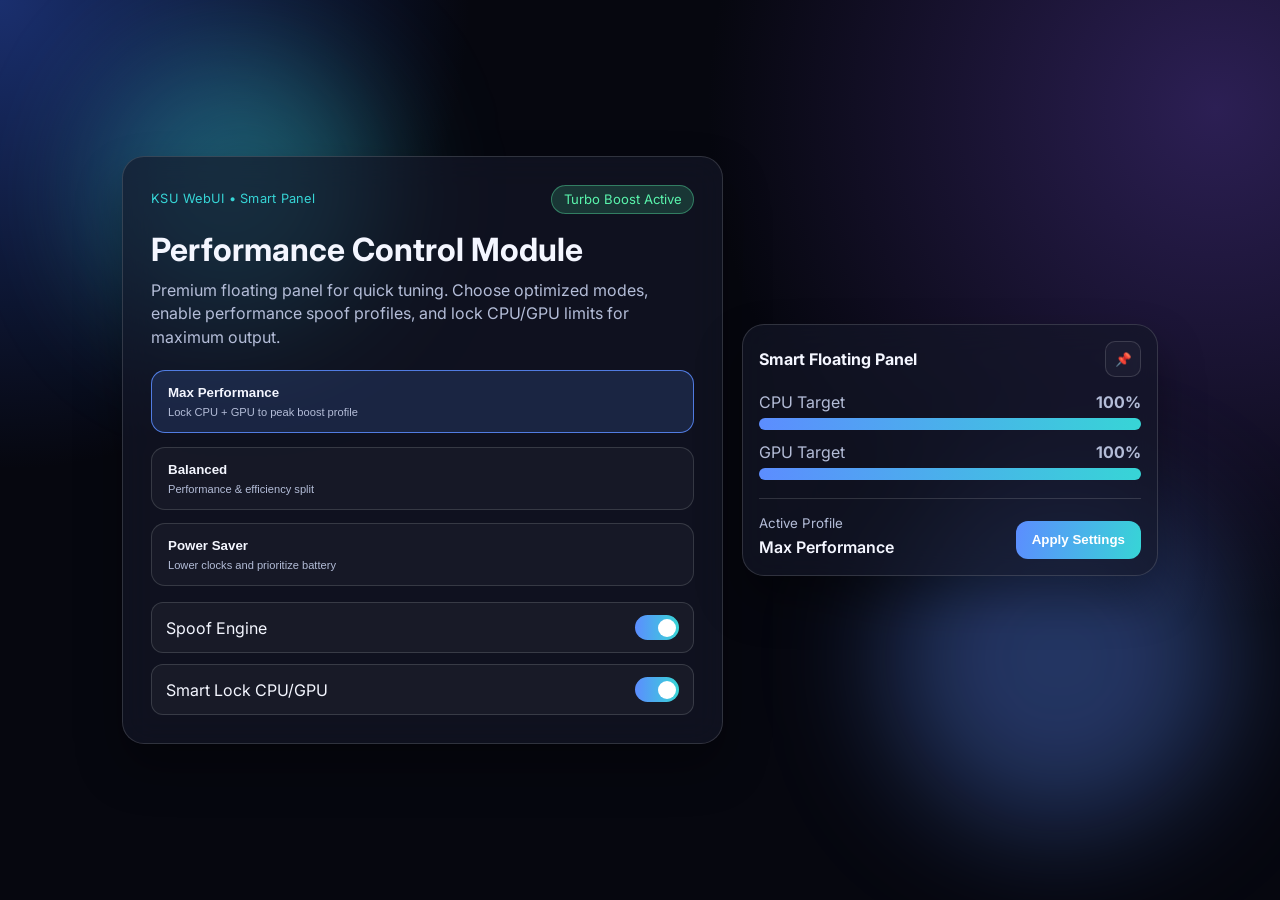
==== index.html @ a3d48113 "Add premium KSU performance web UI module" ====
<!doctype html>
<html lang="en">
  <head>
    <meta charset="UTF-8" />
    <meta name="viewport" content="width=device-width, initial-scale=1.0" />
    <title>KSU Performance Module</title>
    <link rel="preconnect" href="https://fonts.googleapis.com" />
    <link rel="preconnect" href="https://fonts.gstatic.com" crossorigin />
    <link
      href="https://fonts.googleapis.com/css2?family=Inter:wght@400;500;600;700;800&display=swap"
      rel="stylesheet"
    />
    <link rel="stylesheet" href="styles.css" />
  </head>
  <body>
    <div class="bg-orb orb-a"></div>
    <div class="bg-orb orb-b"></div>

    <main class="layout">
      <section class="hero-card glass">
        <div class="hero-top">
          <p class="badge">KSU WebUI • Smart Panel</p>
          <span class="status" id="systemStatus">Ready</span>
        </div>
        <h1>Performance Control Module</h1>
        <p>
          Premium floating panel for quick tuning. Choose optimized modes, enable
          performance spoof profiles, and lock CPU/GPU limits for maximum output.
        </p>

        <div class="mode-grid" id="modeGrid">
          <button class="mode-card active" data-mode="max">
            <strong>Max Performance</strong>
            <small>Lock CPU + GPU to peak boost profile</small>
          </button>
          <button class="mode-card" data-mode="balance">
            <strong>Balanced</strong>
            <small>Performance & efficiency split</small>
          </button>
          <button class="mode-card" data-mode="saver">
            <strong>Power Saver</strong>
            <small>Lower clocks and prioritize battery</small>
          </button>
        </div>

        <div class="toggle-row">
          <label class="switch-item">
            <span>Spoof Engine</span>
            <input type="checkbox" id="spoofToggle" checked />
            <i></i>
          </label>
          <label class="switch-item">
            <span>Smart Lock CPU/GPU</span>
            <input type="checkbox" id="lockToggle" checked />
            <i></i>
          </label>
        </div>
      </section>

      <aside class="floating-panel glass" id="floatingPanel">
        <div class="panel-head">
          <h2>Smart Floating Panel</h2>
          <button id="floatPin" aria-label="Pin panel">📌</button>
        </div>

        <div class="meter-wrap">
          <div>
            <div class="meter-label"><span>CPU Target</span><b id="cpuLabel">100%</b></div>
            <div class="meter"><span id="cpuFill" style="width: 100%"></span></div>
          </div>
          <div>
            <div class="meter-label"><span>GPU Target</span><b id="gpuLabel">100%</b></div>
            <div class="meter"><span id="gpuFill" style="width: 100%"></span></div>
          </div>
        </div>

        <div class="panel-foot">
          <div>
            <small>Active Profile</small>
            <p id="activeProfile">Max Performance</p>
          </div>
          <button class="apply-btn" id="applyBtn">Apply Settings</button>
        </div>
      </aside>
    </main>

    <script src="script.js"></script>
  </body>
</html>
---- styles.css ----
:root {
  --bg: #06070f;
  --panel: rgba(20, 23, 40, 0.65);
  --line: rgba(255, 255, 255, 0.14);
  --text: #f4f6ff;
  --sub: #b4bdd8;
  --primary: #5c8dff;
  --accent: #37d5d6;
  --good: #5af5ad;
}

* {
  box-sizing: border-box;
}

body {
  margin: 0;
  min-height: 100vh;
  font-family: "Inter", system-ui, sans-serif;
  color: var(--text);
  background: radial-gradient(circle at 0% 0%, #1a2f6e 0%, transparent 30%),
    radial-gradient(circle at 95% 12%, #2c1f54 0%, transparent 35%), var(--bg);
  overflow: hidden;
}

.bg-orb {
  position: fixed;
  border-radius: 999px;
  filter: blur(60px);
  z-index: 0;
}

.orb-a {
  width: 280px;
  height: 280px;
  background: rgba(55, 213, 214, 0.35);
  top: 6%;
  left: 8%;
}

.orb-b {
  width: 340px;
  height: 340px;
  background: rgba(92, 141, 255, 0.35);
  right: 4%;
  bottom: 8%;
}

.layout {
  position: relative;
  z-index: 1;
  display: grid;
  grid-template-columns: 1.3fr 0.9fr;
  gap: 1.2rem;
  max-width: 1100px;
  margin: 0 auto;
  padding: 2rem;
  min-height: 100vh;
  align-items: center;
}

.glass {
  background: var(--panel);
  border: 1px solid var(--line);
  border-radius: 22px;
  backdrop-filter: blur(16px);
  box-shadow: 0 24px 45px rgba(0, 0, 0, 0.35);
}

.hero-card {
  padding: 1.75rem;
}

.hero-top {
  display: flex;
  justify-content: space-between;
  align-items: center;
  margin-bottom: 1rem;
}

.badge {
  margin: 0;
  font-size: 0.8rem;
  color: var(--accent);
  letter-spacing: 0.02em;
}

.status {
  font-size: 0.82rem;
  padding: 0.35rem 0.7rem;
  border-radius: 999px;
  background: rgba(90, 245, 173, 0.16);
  border: 1px solid rgba(90, 245, 173, 0.38);
  color: var(--good);
}

h1 {
  margin: 0 0 0.65rem;
  font-size: 2rem;
}

p {
  margin: 0;
  color: var(--sub);
  line-height: 1.45;
}

.mode-grid {
  margin-top: 1.4rem;
  display: grid;
  gap: 0.8rem;
}

.mode-card {
  width: 100%;
  text-align: left;
  border: 1px solid var(--line);
  background: rgba(255, 255, 255, 0.03);
  color: var(--text);
  border-radius: 14px;
  padding: 0.85rem 1rem;
  cursor: pointer;
  transition: 0.2s ease;
}

.mode-card:hover,
.mode-card.active {
  border-color: rgba(92, 141, 255, 0.85);
  background: rgba(92, 141, 255, 0.16);
  transform: translateY(-1px);
}

.mode-card strong {
  display: block;
  margin-bottom: 0.25rem;
}

.mode-card small {
  color: var(--sub);
}

.toggle-row {
  margin-top: 1rem;
  display: grid;
  gap: 0.7rem;
}

.switch-item {
  display: flex;
  align-items: center;
  justify-content: space-between;
  padding: 0.75rem 0.85rem;
  border-radius: 12px;
  background: rgba(255, 255, 255, 0.04);
  border: 1px solid var(--line);
}

.switch-item input {
  display: none;
}

.switch-item i {
  width: 44px;
  height: 25px;
  border-radius: 999px;
  background: #434861;
  position: relative;
}

.switch-item i::after {
  content: "";
  width: 18px;
  height: 18px;
  border-radius: 999px;
  background: #fff;
  position: absolute;
  top: 3.5px;
  left: 3px;
  transition: 0.2s ease;
}

.switch-item input:checked + i {
  background: linear-gradient(90deg, var(--primary), var(--accent));
}

.switch-item input:checked + i::after {
  left: 23px;
}

.floating-panel {
  padding: 1rem;
  position: relative;
}

.panel-head {
  display: flex;
  justify-content: space-between;
  align-items: center;
}

.panel-head h2 {
  margin: 0;
  font-size: 1rem;
}

#floatPin {
  border: 1px solid var(--line);
  background: rgba(255, 255, 255, 0.03);
  color: var(--text);
  border-radius: 10px;
  width: 36px;
  height: 36px;
  cursor: pointer;
}

.meter-wrap {
  display: grid;
  gap: 0.75rem;
  margin-top: 0.9rem;
}

.meter-label {
  display: flex;
  justify-content: space-between;
  margin-bottom: 0.4rem;
  color: var(--sub);
}

.meter {
  height: 12px;
  background: rgba(255, 255, 255, 0.1);
  border-radius: 999px;
  overflow: hidden;
}

.meter span {
  display: block;
  height: 100%;
  background: linear-gradient(90deg, var(--primary), var(--accent));
}

.panel-foot {
  margin-top: 1.1rem;
  border-top: 1px solid var(--line);
  padding-top: 0.85rem;
  display: flex;
  justify-content: space-between;
  align-items: end;
}

.panel-foot small {
  color: var(--sub);
}

.panel-foot p {
  margin-top: 0.2rem;
  color: var(--text);
  font-weight: 600;
}

.apply-btn {
  border: none;
  border-radius: 12px;
  padding: 0.72rem 1rem;
  font-weight: 700;
  color: #fff;
  background: linear-gradient(100deg, #5c8dff, #37d5d6);
  cursor: pointer;
}

.floating-panel.pinned {
  outline: 2px solid rgba(55, 213, 214, 0.5);
}

@media (max-width: 920px) {
  body {
    overflow: auto;
  }

  .layout {
    grid-template-columns: 1fr;
    min-height: auto;
  }
}
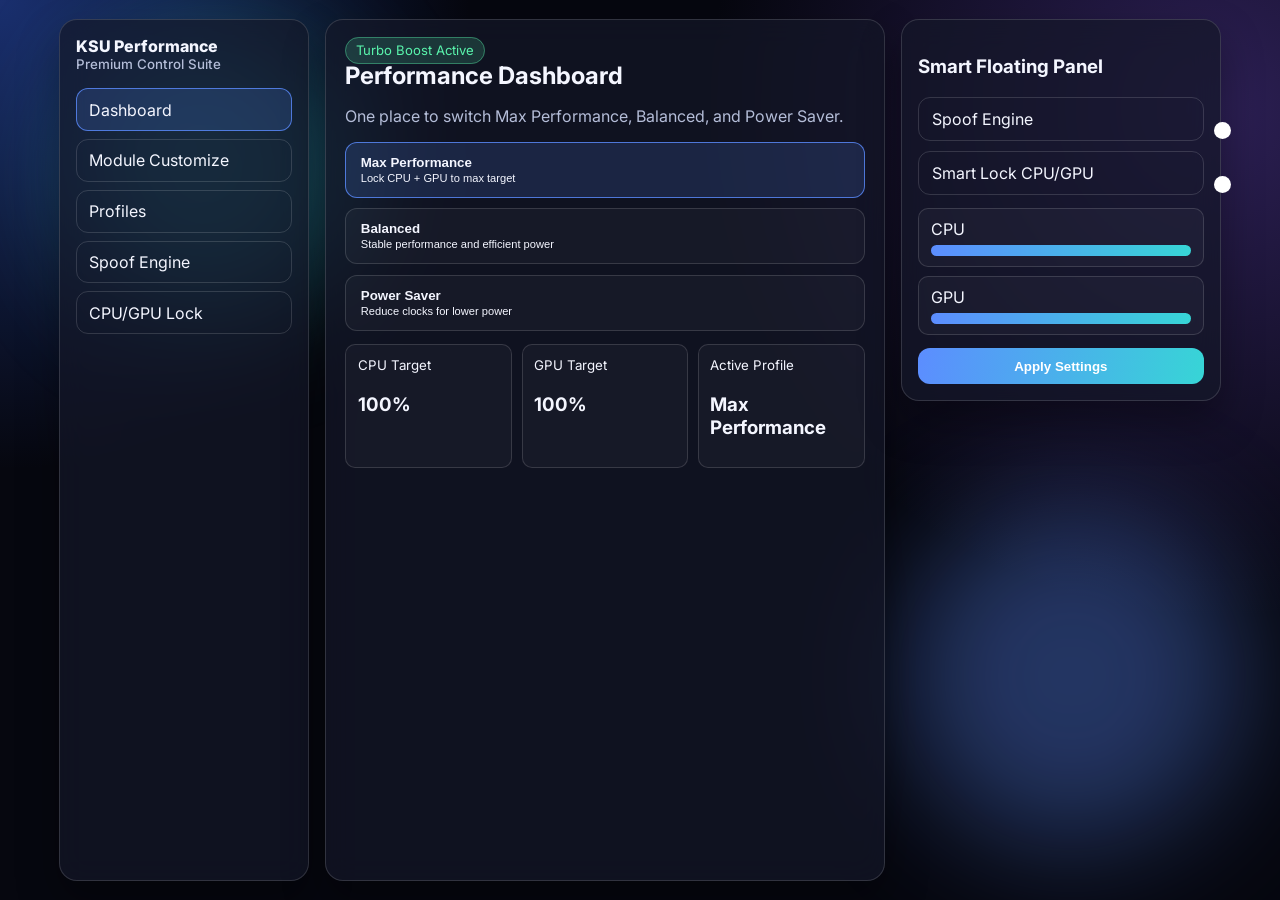
==== commit 5a33a8d3: "Add full multi-page performance modules with shared UI" ====
--- a/index.html
+++ b/index.html
@@ -1,89 +1,60 @@
 <!doctype html>
 <html lang="en">
-  <head>
-    <meta charset="UTF-8" />
-    <meta name="viewport" content="width=device-width, initial-scale=1.0" />
-    <title>KSU Performance Module</title>
-    <link rel="preconnect" href="https://fonts.googleapis.com" />
-    <link rel="preconnect" href="https://fonts.gstatic.com" crossorigin />
-    <link
-      href="https://fonts.googleapis.com/css2?family=Inter:wght@400;500;600;700;800&display=swap"
-      rel="stylesheet"
-    />
-    <link rel="stylesheet" href="styles.css" />
-  </head>
-  <body>
-    <div class="bg-orb orb-a"></div>
-    <div class="bg-orb orb-b"></div>
+<head>
+  <meta charset="UTF-8" />
+  <meta name="viewport" content="width=device-width, initial-scale=1.0" />
+  <title>KSU Performance Module • Dashboard</title>
+  <link rel="preconnect" href="https://fonts.googleapis.com" />
+  <link rel="preconnect" href="https://fonts.gstatic.com" crossorigin />
+  <link href="https://fonts.googleapis.com/css2?family=Inter:wght@400;500;700;800&display=swap" rel="stylesheet" />
+  <link rel="stylesheet" href="assets/css/app.css" />
+  <link rel="stylesheet" href="assets/css/module-customize.css" />
+</head>
+<body>
+  <div class="bg-orb orb-a"></div><div class="bg-orb orb-b"></div>
+  <div class="app-shell">
+    <aside class="sidebar glass">
+      <div class="brand">KSU Performance<small>Premium Control Suite</small></div>
+      <nav class="nav">
+        <a href="index.html" class="active">Dashboard</a>
+        <a href="module-customize.html">Module Customize</a>
+        <a href="module-profiles.html">Profiles</a>
+        <a href="module-spoof.html">Spoof Engine</a>
+        <a href="module-lock.html">CPU/GPU Lock</a>
+      </nav>
+    </aside>
 
-    <main class="layout">
-      <section class="hero-card glass">
-        <div class="hero-top">
-          <p class="badge">KSU WebUI • Smart Panel</p>
-          <span class="status" id="systemStatus">Ready</span>
-        </div>
-        <h1>Performance Control Module</h1>
-        <p>
-          Premium floating panel for quick tuning. Choose optimized modes, enable
-          performance spoof profiles, and lock CPU/GPU limits for maximum output.
-        </p>
-
-        <div class="mode-grid" id="modeGrid">
-          <button class="mode-card active" data-mode="max">
-            <strong>Max Performance</strong>
-            <small>Lock CPU + GPU to peak boost profile</small>
-          </button>
-          <button class="mode-card" data-mode="balance">
-            <strong>Balanced</strong>
-            <small>Performance & efficiency split</small>
-          </button>
-          <button class="mode-card" data-mode="saver">
-            <strong>Power Saver</strong>
-            <small>Lower clocks and prioritize battery</small>
-          </button>
-        </div>
-
-        <div class="toggle-row">
-          <label class="switch-item">
-            <span>Spoof Engine</span>
-            <input type="checkbox" id="spoofToggle" checked />
-            <i></i>
-          </label>
-          <label class="switch-item">
-            <span>Smart Lock CPU/GPU</span>
-            <input type="checkbox" id="lockToggle" checked />
-            <i></i>
-          </label>
-        </div>
+    <main class="main glass">
+      <section class="top">
+        <span class="status" id="systemStatus">Ready</span>
+        <h1>Performance Dashboard</h1>
+        <p class="sub">One place to switch Max Performance, Balanced, and Power Saver.</p>
       </section>
 
-      <aside class="floating-panel glass" id="floatingPanel">
-        <div class="panel-head">
-          <h2>Smart Floating Panel</h2>
-          <button id="floatPin" aria-label="Pin panel">📌</button>
-        </div>
+      <section class="mode-grid" id="modeGrid">
+        <button class="mode-card active" data-mode="max"><strong>Max Performance</strong><br /><small>Lock CPU + GPU to max target</small></button>
+        <button class="mode-card" data-mode="balance"><strong>Balanced</strong><br /><small>Stable performance and efficient power</small></button>
+        <button class="mode-card" data-mode="saver"><strong>Power Saver</strong><br /><small>Reduce clocks for lower power</small></button>
+      </section>
 
-        <div class="meter-wrap">
-          <div>
-            <div class="meter-label"><span>CPU Target</span><b id="cpuLabel">100%</b></div>
-            <div class="meter"><span id="cpuFill" style="width: 100%"></span></div>
-          </div>
-          <div>
-            <div class="meter-label"><span>GPU Target</span><b id="gpuLabel">100%</b></div>
-            <div class="meter"><span id="gpuFill" style="width: 100%"></span></div>
-          </div>
-        </div>
-
-        <div class="panel-foot">
-          <div>
-            <small>Active Profile</small>
-            <p id="activeProfile">Max Performance</p>
-          </div>
-          <button class="apply-btn" id="applyBtn">Apply Settings</button>
-        </div>
-      </aside>
+      <section class="kpi">
+        <div class="item"><small>CPU Target</small><h3 id="cpuLabel">100%</h3></div>
+        <div class="item"><small>GPU Target</small><h3 id="gpuLabel">100%</h3></div>
+        <div class="item"><small>Active Profile</small><h3 id="activeProfile">Max Performance</h3></div>
+      </section>
     </main>
 
-    <script src="script.js"></script>
-  </body>
+    <aside class="right-panel glass">
+      <h3>Smart Floating Panel</h3>
+      <div class="switch-item"><span>Spoof Engine</span><label><input type="checkbox" id="spoofToggle" checked /><i></i></label></div>
+      <div class="switch-item" style="margin-top:.6rem"><span>Smart Lock CPU/GPU</span><label><input type="checkbox" id="lockToggle" checked /><i></i></label></div>
+      <div class="list">
+        <div class="item"><span>CPU</span><div class="meter"><span id="cpuFill" style="width:100%"></span></div></div>
+        <div class="item"><span>GPU</span><div class="meter"><span id="gpuFill" style="width:100%"></span></div></div>
+      </div>
+      <button class="btn" id="applyBtn" style="margin-top:.8rem; width:100%">Apply Settings</button>
+    </aside>
+  </div>
+  <script src="assets/js/app.js"></script>
+</body>
 </html>
--- a/assets/css/app.css
+++ b/assets/css/app.css
@@ -0,0 +1,69 @@
+:root {
+  --bg: #06070f;
+  --panel: rgba(20, 23, 40, 0.7);
+  --line: rgba(255, 255, 255, 0.14);
+  --text: #f4f6ff;
+  --sub: #b4bdd8;
+  --primary: #5c8dff;
+  --accent: #37d5d6;
+  --good: #5af5ad;
+  --warn: #ffd36a;
+}
+
+* { box-sizing: border-box; }
+body {
+  margin: 0;
+  font-family: "Inter", system-ui, sans-serif;
+  color: var(--text);
+  background: radial-gradient(circle at 0% 0%, #1a2f6e 0%, transparent 30%),
+    radial-gradient(circle at 95% 12%, #2c1f54 0%, transparent 35%), var(--bg);
+  min-height: 100vh;
+}
+
+.bg-orb { position: fixed; border-radius: 999px; filter: blur(60px); z-index: 0; pointer-events: none; }
+.orb-a { width: 280px; height: 280px; background: rgba(55,213,214,.35); top: 4%; left: 6%; }
+.orb-b { width: 340px; height: 340px; background: rgba(92,141,255,.35); right: 3%; bottom: 6%; }
+
+.app-shell {
+  position: relative; z-index: 1;
+  max-width: 1200px; margin: 0 auto; padding: 1.2rem;
+  display: grid; grid-template-columns: 250px 1fr 320px; gap: 1rem;
+}
+.glass { background: var(--panel); border: 1px solid var(--line); border-radius: 18px; backdrop-filter: blur(14px); box-shadow: 0 20px 40px rgba(0,0,0,.34); }
+
+.sidebar { padding: 1rem; position: sticky; top: 1rem; height: calc(100vh - 2.4rem); }
+.brand { font-weight: 800; margin-bottom: .9rem; }
+.brand small { display: block; color: var(--sub); font-weight: 500; }
+.nav { display: grid; gap: .5rem; margin-top: 1rem; }
+.nav a { text-decoration: none; color: var(--text); padding: .65rem .75rem; border: 1px solid var(--line); border-radius: 12px; }
+.nav a.active, .nav a:hover { background: rgba(92,141,255,.17); border-color: rgba(92,141,255,.8); }
+
+.main { padding: 1.2rem; }
+.top h1 { margin: .1rem 0 .4rem; }
+.sub { color: var(--sub); }
+
+.grid-2 { display:grid; grid-template-columns: 1fr 1fr; gap: .8rem; margin-top: 1rem; }
+.card { padding: 1rem; border: 1px solid var(--line); border-radius: 14px; background: rgba(255,255,255,.03); }
+
+.switch-item { display: flex; justify-content: space-between; align-items: center; gap: .7rem; padding: .7rem .8rem; border: 1px solid var(--line); border-radius: 12px; }
+.switch-item input { display: none; }
+.switch-item i { width:44px;height:24px;border-radius:999px;background:#4a5068;position:relative; }
+.switch-item i:after { content:""; position:absolute; width:17px;height:17px;border-radius:999px;background:white; left:3px; top:3.5px; transition:.2s; }
+.switch-item input:checked + i { background: linear-gradient(90deg,var(--primary),var(--accent)); }
+.switch-item input:checked + i:after { left:24px; }
+
+.right-panel { padding: 1rem; position: sticky; top: 1rem; height: fit-content; }
+.status { font-size: .82rem; padding: .28rem .6rem; border-radius: 999px; border:1px solid rgba(90,245,173,.38); background: rgba(90,245,173,.16); color: var(--good); }
+.meter { height: 11px; background: rgba(255,255,255,.1); border-radius: 999px; overflow: hidden; margin-top: .35rem; }
+.meter span { display:block; height:100%; background: linear-gradient(90deg,var(--primary),var(--accent)); }
+.btn { border:0; border-radius: 12px; padding: .66rem .95rem; color:#fff; font-weight:700; cursor:pointer; background: linear-gradient(100deg,#5c8dff,#37d5d6); }
+.btn.ghost { background: rgba(255,255,255,.05); border:1px solid var(--line); }
+
+.list { display:grid; gap:.55rem; margin-top:.8rem; }
+.list .item { padding:.65rem .75rem; border:1px solid var(--line); border-radius:10px; background: rgba(255,255,255,.03); }
+
+@media (max-width: 980px) {
+  .app-shell { grid-template-columns: 1fr; }
+  .sidebar, .right-panel { position: static; height: auto; }
+  .grid-2 { grid-template-columns: 1fr; }
+}
--- a/assets/css/module-customize.css
+++ b/assets/css/module-customize.css
@@ -0,0 +1,5 @@
+.mode-grid { display:grid; gap:.65rem; margin-top: 1rem; }
+.mode-card { border:1px solid var(--line); background: rgba(255,255,255,.03); color: var(--text); border-radius: 12px; padding: .75rem .9rem; cursor:pointer; text-align:left; }
+.mode-card.active, .mode-card:hover { border-color: rgba(92,141,255,.8); background: rgba(92,141,255,.16); }
+.kpi { display:grid; grid-template-columns: repeat(3, 1fr); gap:.6rem; margin-top: .8rem; }
+.kpi .item { padding:.6rem .7rem; border:1px solid var(--line); border-radius: 10px; background: rgba(255,255,255,.03); }
